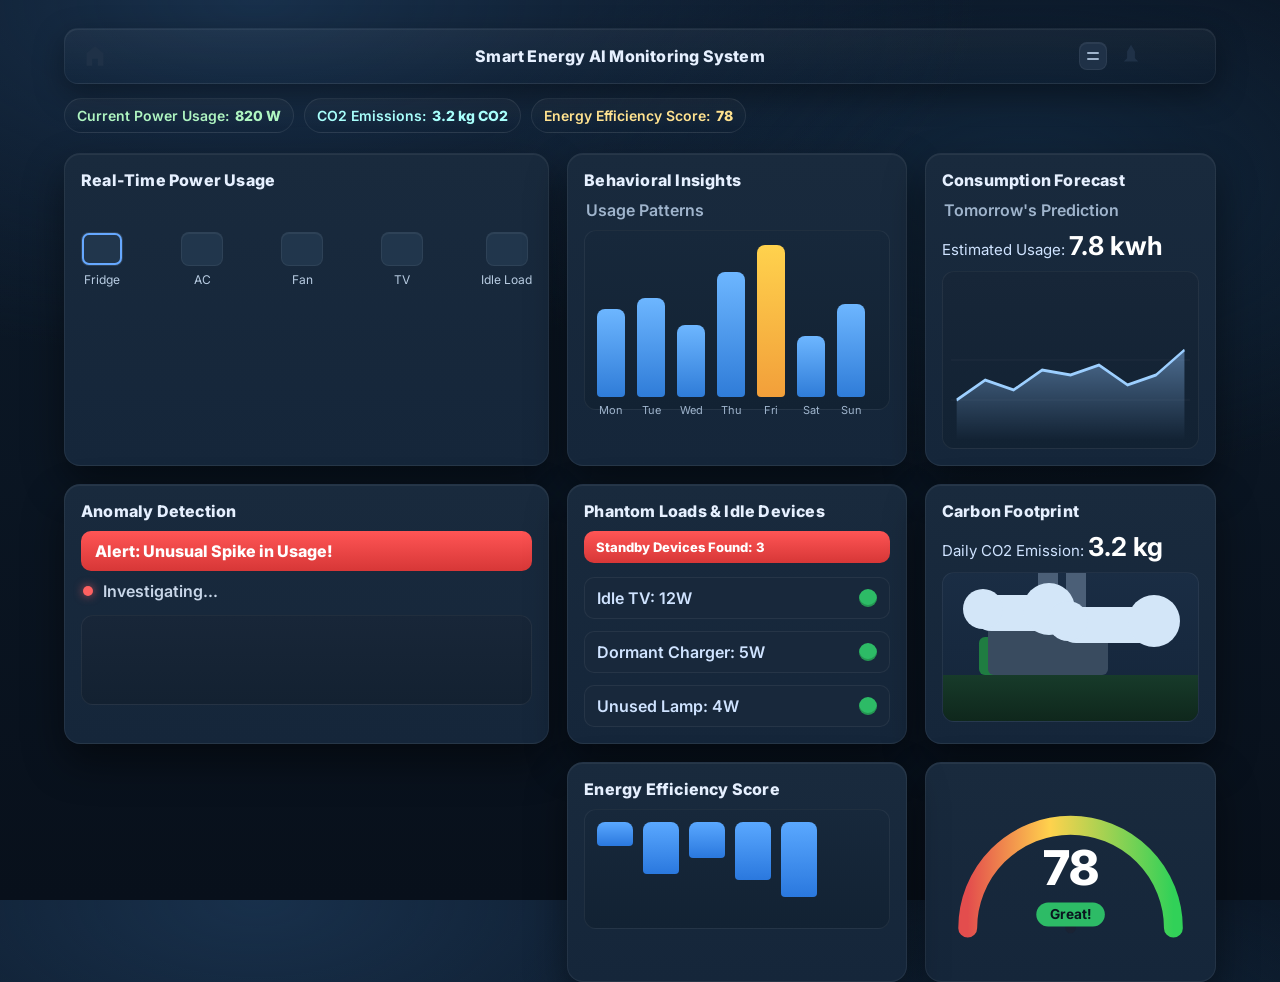
==== index.html @ 21d66226 "Add files via upload" ====
<!doctype html>
<html lang="en">
<head>
  <meta charset="utf-8">
  <title>Smart Energy AI Monitoring System</title>
  <meta name="viewport" content="width=device-width, initial-scale=1">
  <link href="styles.css" rel="stylesheet">
  <link href="https://fonts.googleapis.com/css2?family=Inter:wght@400;600;700;800&display=swap" rel="stylesheet">
</head>
<body>
  <div class="app">
    <header class="topbar">
      <div class="tb-left"><div class="icon home"></div></div>
      <div class="tb-center">Smart Energy AI Monitoring System</div>
      <div class="tb-right"><div class="icon menu"></div><div class="icon bell"></div></div>
    </header>

    <div class="chips">
      <div class="chip green">Current Power Usage: <b id="currentPower">820 W</b></div>
      <div class="chip teal">CO2 Emissions: <b id="co2">3.2 kg CO2</b></div>
      <div class="chip gold">Energy Efficiency Score: <b id="ees">78</b></div>
    </div>

    <main class="grid">
      <section class="card usage">
        <div class="card-head">
          <h3>Real-Time Power Usage</h3>
          <div id="banner" class="badge hide"></div>
        </div>

        <div id="ribbon" class="ribbon hide"><span id="ribbonText"></span></div>

        <div class="chart usage-chart">
          <canvas id="usageCanvas" width="600" height="210"></canvas>
          <div class="axis y"><span>5.0 w</span><span>3.0 w</span><span>0</span></div>
          <div class="axis x"><span>0:00</span><span>06:00</span><span>12:00</span><span>18:00</span><span>24:00</span></div>
        </div>

        <div class="advice" id="advice"></div>

        <input id="dev-fridge" class="dev-radio" type="radio" name="dev" checked>
        <input id="dev-ac" class="dev-radio" type="radio" name="dev">
        <input id="dev-fan" class="dev-radio" type="radio" name="dev">
        <input id="dev-tv" class="dev-radio" type="radio" name="dev">
        <input id="dev-idle" class="dev-radio" type="radio" name="dev">

        <ul class="devices">
          <li><label class="dev-btn" for="dev-fridge"><div class="d-ico"></div><span>Fridge</span></label></li>
          <li><label class="dev-btn" for="dev-ac"><div class="d-ico"></div><span>AC</span></label></li>
          <li><label class="dev-btn" for="dev-fan"><div class="d-ico"></div><span>Fan</span></label></li>
          <li><label class="dev-btn" for="dev-tv"><div class="d-ico"></div><span>TV</span></label></li>
          <li><label class="dev-btn" for="dev-idle"><div class="d-ico"></div><span>Idle Load</span></label></li>
        </ul>
      </section>

      <section class="card insights">
        <div class="card-head"><h3>Behavioral Insights</h3></div>
        <div class="subhead">Usage Patterns</div>
        <div class="bars">
          <div class="bar" style="--v:.55"><span>Mon</span></div>
          <div class="bar" style="--v:.62"><span>Tue</span></div>
          <div class="bar" style="--v:.45"><span>Wed</span></div>
          <div class="bar" style="--v:.78"><span>Thu</span></div>
          <div class="bar hot" style="--v:.95"><span>Fri</span></div>
          <div class="bar" style="--v:.38"><span>Sat</span></div>
          <div class="bar" style="--v:.58"><span>Sun</span></div>
        </div>
      </section>

      <section class="card forecast">
        <div class="card-head"><h3>Consumption Forecast</h3></div>
        <div class="subhead">Tomorrow's Prediction</div>
        <div class="big-stat">Estimated Usage: <b>7.8 kwh</b></div>
        <div class="chart forecast-chart">
          <svg viewBox="0 0 420 160" preserveAspectRatio="none">
            <defs>
              <linearGradient id="fc" x1="0" x2="0" y1="0" y2="1">
                <stop offset="0%" stop-color="rgba(145,197,255,.45)"/>
                <stop offset="100%" stop-color="rgba(145,197,255,0)"/>
              </linearGradient>
            </defs>
            <polyline class="gridline" points="0,120 430,120"/>
            <polyline class="gridline" points="0,80 430,80"/>
            <path d="M10,120 L60,100 L110,110 L160,90 L210,95 L260,85 L310,105 L360,95 L410,70" fill="none" stroke="#9fd1ff" stroke-width="3"/>
            <path d="M10,120 L60,100 L110,110 L160,90 L210,95 L260,85 L310,105 L360,95 L410,70 L410,160 L10,160 Z" fill="url(#fc)" stroke="none"/>
          </svg>
        </div>
      </section>

      <section class="card anomaly">
        <div class="card-head"><h3>Anomaly Detection</h3></div>
        <div class="ribbon danger"><span>Alert: Unusual Spike in Usage!</span></div>
        <div class="status-row"><div class="dot"></div><div class="txt">Investigating...</div></div>
        <div class="wide-illu"></div>
      </section>

      <section class="card phantom">
        <div class="card-head"><h3>Phantom Loads & Idle Devices</h3></div>
        <div class="ribbon danger small"><span>Standby Devices Found: 3</span></div>
        <ul class="list">
          <li><span class="lft">Idle TV: 12W</span><span class="ok"></span></li>
          <li><span class="lft">Dormant Charger: 5W</span><span class="ok"></span></li>
          <li><span class="lft">Unused Lamp: 4W</span><span class="ok"></span></li>
        </ul>
      </section>

      <section class="card footprint">
        <div class="card-head"><h3>Carbon Footprint</h3></div>
        <div class="big-stat">Daily CO2 Emission: <b>3.2 kg</b></div>
        <div class="scene">
          <div class="ground"></div>
          <div class="tree t1"></div>
          <div class="tree t2"></div>
          <div class="factory"></div>
          <div class="stack s1"></div>
          <div class="stack s2"></div>
          <div class="cloud c1"></div>
          <div class="cloud c2"></div>
        </div>
      </section>

      <section class="card efficiency">
        <div class="gauge">
          <svg viewBox="0 0 300 190">
            <defs>
              <linearGradient id="arc" x1="0" x2="1" y1="0" y2="0">
                <stop offset="0%" stop-color="#e34d4d"/>
                <stop offset="40%" stop-color="#ffd24d"/>
                <stop offset="100%" stop-color="#31d158"/>
              </linearGradient>
            </defs>
            <path d="M30,160 A120,120 0 0 1 270,160" fill="none" stroke="url(#arc)" stroke-width="22" stroke-linecap="round"/>
            <circle cx="150" cy="160" r="6" fill="#1a2334"/>
            <text x="150" y="110" text-anchor="middle" fill="#ffffff" font-size="56" font-weight="800">78</text>
            <rect x="110" y="130" width="80" height="28" rx="14" fill="#2dbb66"/>
            <text x="150" y="149" text-anchor="middle" fill="#0a151f" font-size="16" font-weight="700">Great!</text>
          </svg>
        </div>
      </section>

      <section class="card mini-eff">
        <div class="card-head"><h3>Energy Efficiency Score</h3></div>
        <div class="mini-bars">
          <div style="--v:.25"></div>
          <div style="--v:.55"></div>
          <div style="--v:.38"></div>
          <div style="--v:.62"></div>
          <div style="--v:.8"></div>
        </div>
      </section>
    </main>
  </div>

  <script src="app.js"></script>
</body>
</html>
---- styles.css ----
:root{
  --bg:#0d1a2a;
  --card:#1a2a3d;
  --ink:#e6f0ff;
  --muted:#9fb4cc;
  --green:#31d158;
  --gold:#ffd24d;
  --danger:#e34d4d;
}

*{box-sizing:border-box}
html,body{height:100%}
body{
  margin:0;
  font-family:Inter,system-ui,Segoe UI,Roboto,Helvetica,Arial,sans-serif;
  color:var(--ink);
  background:
    radial-gradient(1200px 600px at 20% 0%,#18304b 0%, transparent 60%),
    radial-gradient(900px 500px at 80% 20%,#11263c 0%, transparent 60%),
    linear-gradient(180deg,#0a1422 0%, #0b1725 35%, #08101b 100%);
}

.app{max-width:1200px;margin:28px auto;padding:0 24px}

.topbar{
  height:56px;
  display:grid;
  grid-template-columns:80px 1fr 120px;
  align-items:center;
  background:linear-gradient(180deg,rgba(255,255,255,.04),rgba(255,255,255,0));
  border:1px solid rgba(255,255,255,.06);
  border-radius:14px;
  box-shadow:0 10px 30px rgba(0,0,0,.35), inset 0 1px 0 rgba(255,255,255,.06);
  padding:0 16px;
}
.tb-center{justify-self:center;font-weight:800;letter-spacing:.2px}
.tb-left,.tb-right{display:flex;gap:10px;align-items:center}
.icon{width:28px;height:28px;border-radius:8px;background:#1f3147;border:1px solid rgba(255,255,255,.06);box-shadow:inset 0 1px 0 rgba(255,255,255,.06)}
.icon.home{clip-path:polygon(50% 15%, 80% 40%, 80% 85%, 60% 85%, 60% 60%, 40% 60%, 40% 85%, 20% 85%, 20% 40%)}
.icon.menu{position:relative}
.icon.menu:before,.icon.menu:after{content:"";position:absolute;left:7px;right:7px;height:2px;background:#9fb4cc;border-radius:2px}
.icon.menu:before{top:9px}
.icon.menu:after{bottom:9px}
.icon.bell{clip-path:polygon(50% 10%, 64% 34%, 64% 58%, 76% 70%, 24% 70%, 36% 58%, 36% 34%);}

.chips{display:flex;gap:10px;margin:14px 0 20px}
.chip{
  display:inline-flex;align-items:center;gap:6px;
  padding:8px 12px;border-radius:999px;font-weight:600;font-size:14px;
  border:1px solid rgba(255,255,255,.08);
  background:linear-gradient(180deg,rgba(255,255,255,.04),rgba(255,255,255,0));
}
.chip b{font-weight:800}
.chip.green{color:#aff5c1}
.chip.teal{color:#a8fffb}
.chip.gold{color:#ffe28f}

.grid{
  display:grid;
  grid-template-columns:2fr 1.4fr 1.2fr;
  grid-auto-rows:minmax(220px,auto);
  gap:18px;
}

.card{
  background:linear-gradient(180deg,#192a3d 0%, #15263a 100%);
  border:1px solid rgba(255,255,255,.06);
  border-radius:16px;
  box-shadow:0 18px 40px rgba(0,0,0,.45), inset 0 1px 0 rgba(255,255,255,.06);
  padding:16px;
  position:relative;
}

.card-head{display:flex;align-items:center;justify-content:space-between;margin-bottom:10px}
.card-head h3{margin:0;font-size:16px;font-weight:800;letter-spacing:.2px}
.badge.space{min-height:24px}

.ribbon{
  position:relative;
  width:100%;
  border-radius:10px;
  padding:10px 14px;
  font-weight:800;
  display:flex;align-items:center;justify-content:flex-start;
  margin:6px 0 10px;
}
.ribbon.danger{background:linear-gradient(180deg,#ff5555,#d73737); color:#fff;}
.ribbon.small{padding:8px 12px; font-size:13px}

.subhead{color:var(--muted);font-weight:600;margin:6px 2px 10px}
.big-stat{font-size:15px;color:#cfe3ff;margin-bottom:10px}
.big-stat b{font-size:26px;color:#ffffff}

.chart{position:relative;border-radius:12px;padding:8px;background:linear-gradient(180deg,#172638,#122233);border:1px solid rgba(255,255,255,.06)}
.chart svg{width:100%;height:180px;display:block}
.gridline{stroke:rgba(255,255,255,.06);stroke-width:1}
.limit{stroke:#ffb5b5;stroke-dasharray:6 6;stroke-width:2;opacity:.8}
.axis{position:absolute;left:10px;right:10px;color:#7fa3c6;font-size:11px;display:flex;justify-content:space-between;pointer-events:none}
.axis.y{top:8px;left:auto;right:10px;flex-direction:column;gap:40px;width:auto}
.axis.x{bottom:6px}
.axis span{opacity:.9}

.usage .devices{
  margin:12px 0 0; padding:0; list-style:none;
  display:flex; gap:10px; justify-content:space-between;
}
.dev-radio{display:none}
.dev-btn{display:flex;flex-direction:column;align-items:center;gap:6px;cursor:pointer;color:#b9cde3;font-size:12px}
.dev-btn .d-ico{width:42px;height:34px;border-radius:8px;background:#21364c;border:1px solid rgba(255,255,255,.06);box-shadow:inset 0 1px 0 rgba(255,255,255,.06);transition:transform .15s, box-shadow .15s}
.dev-btn:active .d-ico{transform:scale(.98)}
#dev-fridge:checked ~ .devices label[for="dev-fridge"] .d-ico,
#dev-ac:checked ~ .devices label[for="dev-ac"] .d-ico,
#dev-fan:checked ~ .devices label[for="dev-fan"] .d-ico,
#dev-tv:checked ~ .devices label[for="dev-tv"] .d-ico,
#dev-idle:checked ~ .devices label[for="dev-idle"] .d-ico{
  box-shadow:0 0 0 2px #66a8ff inset, 0 0 0 1px rgba(255,255,255,.06) inset;
}

.charts{position:relative}
.usage .chart{display:none}
#dev-fridge:checked ~ .charts .chart.fridge{display:block}
#dev-ac:checked ~ .charts .chart.ac{display:block}
#dev-fan:checked ~ .charts .chart.fan{display:block}
#dev-tv:checked ~ .charts .chart.tv{display:block}
#dev-idle:checked ~ .charts .chart.idle{display:block}

.alert{position:absolute;left:12px;top:10px;display:none}
.alert.spike{display:flex;align-items:center;justify-content:center;padding:10px 14px;border-radius:10px;background:linear-gradient(180deg,#ff5656,#d63838);color:#fff;font-weight:800}
.alert.anomaly{display:flex;align-items:center;justify-content:center;padding:10px 14px;border-radius:10px;background:linear-gradient(180deg,#ff6e6e,#cf3f3f);color:#fff;font-weight:800}
.alert.none{display:none}

.insights .bars{display:flex;align-items:flex-end;gap:12px;height:180px;padding:12px;border-radius:12px;border:1px solid rgba(255,255,255,.06);background:linear-gradient(180deg,#17283b,#122233)}
.insights .bar{width:28px;background:linear-gradient(180deg,#6db6ff,#2f7cd8);border-radius:8px 8px 4px 4px;position:relative;height:calc(var(--v)*160px)}
.insights .bar.hot{background:linear-gradient(180deg,#ffd24d,#f29f3a)}
.insights .bar span{position:absolute;bottom:-20px;left:50%;transform:translateX(-50%);font-size:11px;color:#9fb4cc}

.forecast-chart svg{height:160px}

.anomaly .status-row{display:flex;align-items:center;gap:10px;margin:10px 2px 14px}
.anomaly .dot{width:10px;height:10px;border-radius:50%;background:#ff6161;box-shadow:0 0 10px rgba(255,97,97,.7)}
.anomaly .txt{color:#c8d6e8;font-weight:600}
.anomaly .wide-illu{
  height:90px;border-radius:12px;border:1px solid rgba(255,255,255,.06);
  background:linear-gradient(180deg,#182638,#132131), repeating-linear-gradient(90deg,transparent 0 12px, rgba(255,255,255,.03) 12px 13px);
}

.phantom .list{list-style:none;margin:14px 0 0;padding:0;display:flex;flex-direction:column;gap:12px}
.phantom .list li{display:flex;align-items:center;justify-content:space-between;padding:10px 12px;border-radius:10px;background:#18283b;border:1px solid rgba(255,255,255,.06)}
.phantom .lft{color:#cfe3ff;font-weight:600}
.ok{width:18px;height:18px;border-radius:50%;background:#2dbb66;box-shadow:inset 0 -2px 0 rgba(0,0,0,.2)}
.phantom .ribbon.small{margin-top:4px}

.footprint .scene{
  height:150px;border-radius:12px;
  border:1px solid rgba(255,255,255,.06);
  background:linear-gradient(180deg,#1a2d44 0%, #14253a 100%);
  position:relative;overflow:hidden;margin-top:8px;
}
.scene .ground{position:absolute;left:0;right:0;bottom:0;height:46px;background:linear-gradient(180deg,#173b2a,#0f271c)}
.scene .tree{position:absolute;bottom:46px;width:20px;height:38px;background:#1f7c41;border-radius:6px}
.scene .t1{left:36px}
.scene .t2{left:72px;height:44px}
.scene .factory{position:absolute;right:90px;bottom:46px;width:120px;height:60px;background:#394b5f;border-radius:6px}
.scene .stack{position:absolute;bottom:106px;width:20px;height:60px;background:#4b5f77;border-radius:4px}
.scene .stack.s1{right:140px}
.scene .stack.s2{right:112px;height:70px}
.scene .cloud{position:absolute;top:22px;width:90px;height:36px;background:#d3e6f8;border-radius:18px}
.scene .cloud:before,.scene .cloud:after{content:"";position:absolute;border-radius:50%;background:#d3e6f8}
.scene .cloud:before{width:40px;height:40px;left:-10px;top:-6px}
.scene .cloud:after{width:52px;height:52px;right:-12px;top:-12px}
.scene .c1{left:30px}
.scene .c2{right:30px;top:34px;width:110px}

.efficiency{grid-column:3;grid-row:3}
.efficiency .gauge{display:flex;align-items:center;justify-content:center;height:100%}

.mini-eff{grid-column:2;grid-row:3}
.mini-eff .mini-bars{display:flex;gap:10px;height:120px;margin-top:6px;padding:12px;border-radius:12px;border:1px solid rgba(255,255,255,.06);background:linear-gradient(180deg,#17283b,#122233)}
.mini-eff .mini-bars>div{width:36px;background:linear-gradient(180deg,#5aa8ff,#2a78de);border-radius:8px 8px 4px 4px;height:calc(var(--v)*100%)}

.usage{grid-column:1;grid-row:1}
.insights{grid-column:2;grid-row:1}
.forecast{grid-column:3;grid-row:1}
.anomaly{grid-column:1;grid-row:2}
.phantom{grid-column:2;grid-row:2}
.footprint{grid-column:3;grid-row:2}

@media (max-width:1024px){
  .grid{grid-template-columns:1fr;grid-auto-rows:auto}
  .efficiency,.mini-eff,.usage,.insights,.forecast,.anomaly,.phantom,.footprint{grid-column:auto;grid-row:auto}
}
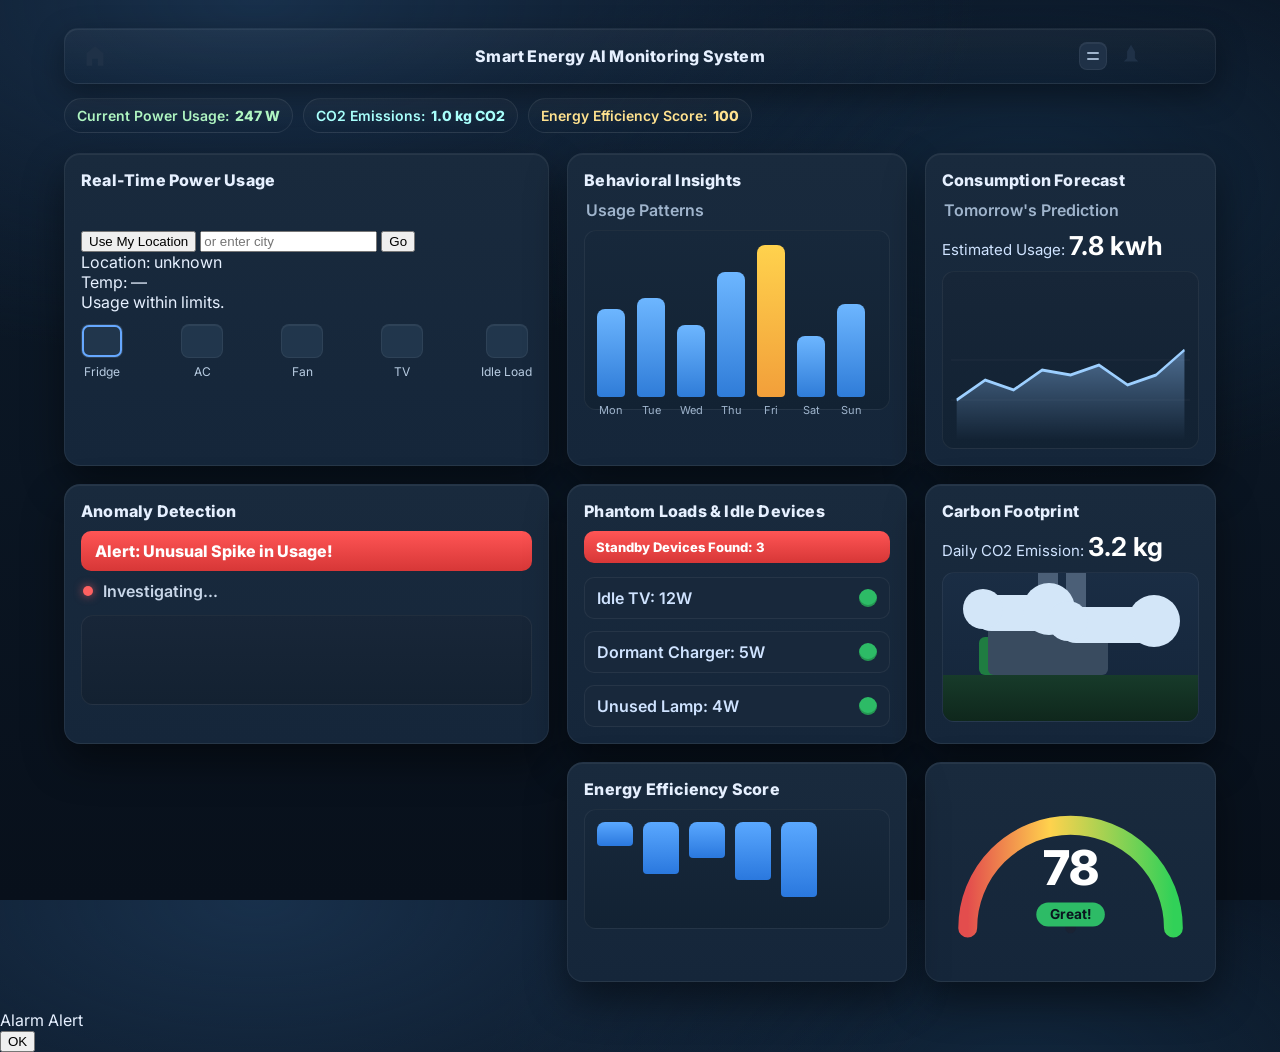
==== commit f786aa35: "Add files via upload" ====
--- a/index.html
+++ b/index.html
@@ -29,6 +29,14 @@
         </div>
 
         <div id="ribbon" class="ribbon hide"><span id="ribbonText"></span></div>
+
+        <div class="loc">
+          <button id="locBtn" class="primary">Use My Location</button>
+          <input id="cityInput" placeholder="or enter city" aria-label="City">
+          <button id="cityBtn">Go</button>
+          <div id="locStatus" class="loc-status">Location: unknown</div>
+          <div id="tempStatus" class="loc-status">Temp: —</div>
+        </div>
 
         <div class="chart usage-chart">
           <canvas id="usageCanvas" width="600" height="210"></canvas>
@@ -151,6 +159,16 @@
     </main>
   </div>
 
+  <div id="centerAlert" class="center-alert hidden">
+    <div class="alert-box">
+      <div class="alert-title" id="alertTitle">Alarm Alert</div>
+      <div class="alert-msg" id="alertMsg"></div>
+      <div class="alert-actions">
+        <button id="alertClose" class="primary">OK</button>
+      </div>
+    </div>
+  </div>
+
   <script src="app.js"></script>
 </body>
 </html>
